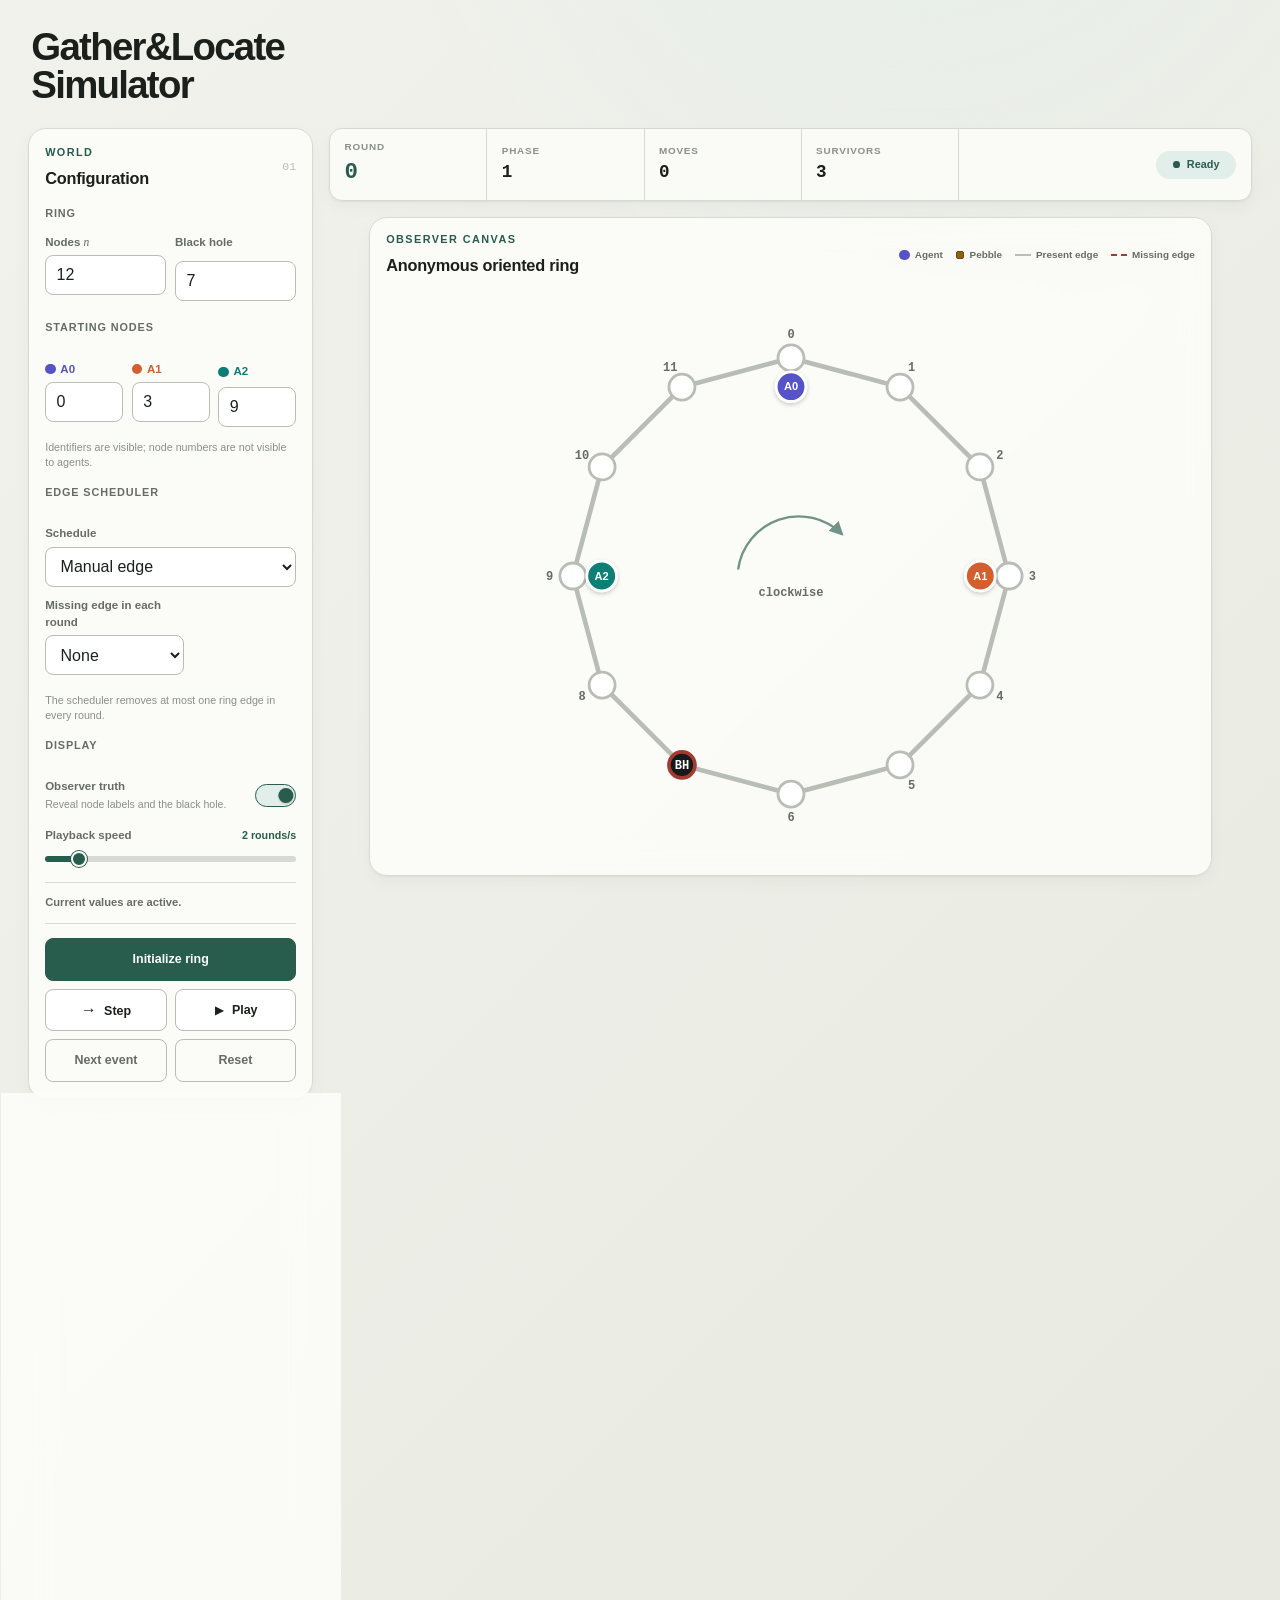
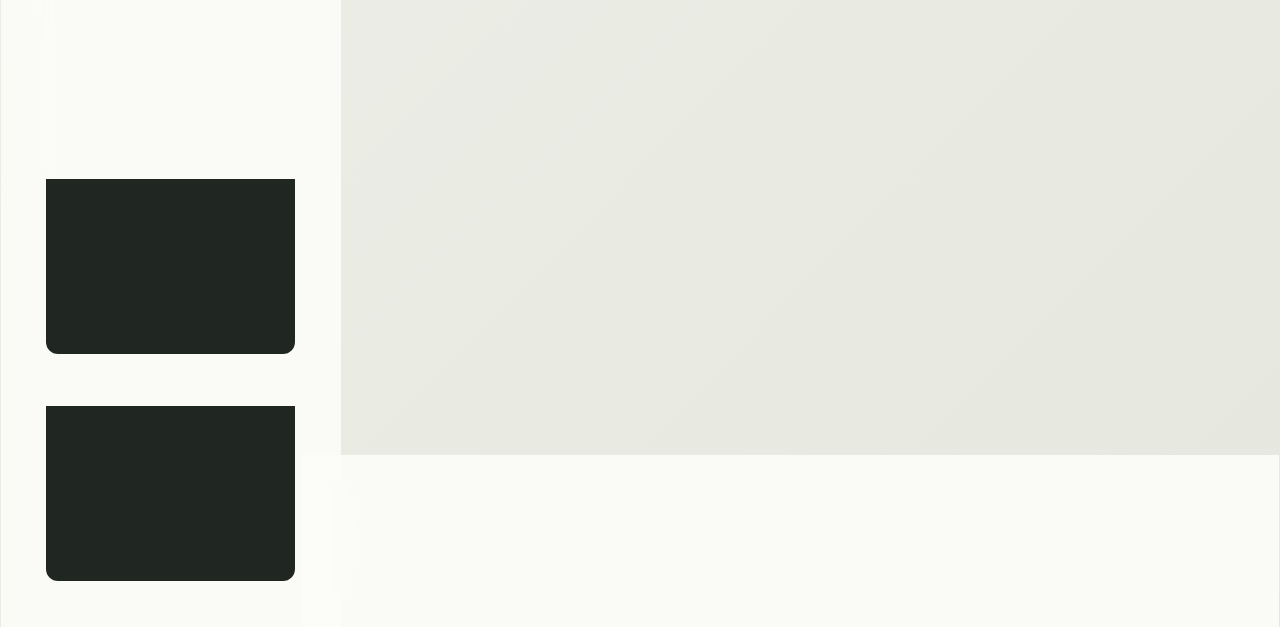
==== index.html @ 35fcd4a1 "Publish tested Gather&Locate simulator" ====
<!doctype html>
<html lang="en">
  <head>
    <meta charset="utf-8">
    <meta name="viewport" content="width=device-width, initial-scale=1">
    <meta name="color-scheme" content="light dark">
    <meta
      name="description"
      content="Interactive simulator for the Gather&amp;Locate black-hole-search algorithm."
    >
    <title>Gather&amp;Locate Simulator</title>
    <link rel="stylesheet" href="styles.css">
  </head>
  <body>
    <a class="skip-link" href="#simulation-stage">Skip to the simulation</a>

    <div class="app-shell">
      <header class="app-header">
        <div>
          <h1>Gather&amp;Locate Simulator</h1>
        </div>
      </header>

      <main class="workspace" id="simulation-stage">
        <aside class="panel configuration-panel" aria-labelledby="configuration-heading">
          <div class="panel-heading">
            <div>
              <p class="panel-kicker">World</p>
              <h2 id="configuration-heading">Configuration</h2>
            </div>
            <span class="panel-number" aria-hidden="true">01</span>
          </div>

          <form id="config-form" autocomplete="off">
            <fieldset>
              <legend>Ring</legend>
              <div class="compact-fields compact-fields--two">
                <label class="field" for="ring-size">
                  <span>Nodes <i>n</i></span>
                  <input id="ring-size" name="ringSize" type="number" min="4" max="60" value="12" inputmode="numeric">
                </label>
                <label class="field" for="black-hole">
                  <span>Black hole</span>
                  <input id="black-hole" name="blackHole" type="number" min="0" max="11" value="7" inputmode="numeric">
                </label>
              </div>
            </fieldset>

            <fieldset>
              <legend>Starting nodes</legend>
              <div class="compact-fields compact-fields--three">
                <label class="field agent-field agent-field--0" for="agent-0-start">
                  <span><b class="agent-dot" aria-hidden="true"></b>A0</span>
                  <input id="agent-0-start" name="agent0Start" type="number" min="0" max="11" value="0" inputmode="numeric">
                </label>
                <label class="field agent-field agent-field--1" for="agent-1-start">
                  <span><b class="agent-dot" aria-hidden="true"></b>A1</span>
                  <input id="agent-1-start" name="agent1Start" type="number" min="0" max="11" value="3" inputmode="numeric">
                </label>
                <label class="field agent-field agent-field--2" for="agent-2-start">
                  <span><b class="agent-dot" aria-hidden="true"></b>A2</span>
                  <input id="agent-2-start" name="agent2Start" type="number" min="0" max="11" value="9" inputmode="numeric">
                </label>
              </div>
              <p class="field-hint">Identifiers are visible; node numbers are not visible to agents.</p>
            </fieldset>

            <fieldset>
              <legend>Edge scheduler</legend>
              <label class="field" for="scheduler-mode">
                <span>Schedule</span>
                <select id="scheduler-mode" name="schedulerMode">
                  <option value="manual">Manual edge</option>
                  <option value="pattern">Manual missing pattern</option>
                  <option value="click">Click ring edges</option>
                  <option value="random">Seeded random</option>
                  <option value="none">All edges present</option>
                </select>
              </label>

              <div class="scheduler-fields">
                <label class="field" for="manual-edge" id="manual-edge-field">
                  <span>Missing edge in each round</span>
                  <select id="manual-edge" name="manualEdge">
                    <option value="none">None</option>
                  </select>
                </label>
                <label class="field" for="random-seed" id="seed-field">
                  <span>Random seed</span>
                  <input id="random-seed" name="randomSeed" type="text" value="gl-2025" spellcheck="false">
                </label>
              </div>
              <label class="field scheduler-pattern-field" for="missing-pattern" id="pattern-field" hidden>
                <span>Missing-edge pattern</span>
                <textarea
                  id="missing-pattern"
                  name="missingPattern"
                  rows="5"
                  spellcheck="false"
                  placeholder="edge 1 absent from 5 to 12&#10;edge 3 absent from 20 to 40"
                ></textarea>
              </label>
              <p class="field-hint" id="scheduler-hint">
                The scheduler removes at most one ring edge in every round.
              </p>
            </fieldset>

            <fieldset>
              <legend>Display</legend>
              <label class="switch-row" for="observer-truth">
                <span>
                  <strong>Observer truth</strong>
                  <small>Reveal node labels and the black hole.</small>
                </span>
                <span class="switch">
                  <input id="observer-truth" name="observerTruth" type="checkbox" checked>
                  <span class="switch-track" aria-hidden="true"><span class="switch-thumb"></span></span>
                </span>
              </label>

              <label class="range-field" for="speed-range">
                <span>
                  <strong>Playback speed</strong>
                  <output id="speed-label" for="speed-range">2 rounds/s</output>
                </span>
                <input id="speed-range" name="speed" type="range" min="1" max="10" value="2" step="1">
              </label>
            </fieldset>

            <p class="configuration-state" id="configuration-state" aria-live="polite">
              Current values are active.
            </p>

            <div class="control-cluster" aria-label="Simulation controls">
              <button class="button button--primary button--wide" id="initialize-button" type="submit">
                Initialize ring
              </button>
              <button class="button" id="step-button" type="button">
                <span class="button-icon" aria-hidden="true">→</span>
                Step
              </button>
              <button class="button" id="play-button" type="button" aria-pressed="false">
                <span class="button-icon play-icon" aria-hidden="true">▶</span>
                <span id="play-button-label">Play</span>
              </button>
              <button class="button button--quiet" id="next-event-button" type="button" title="Advance until a protocol event occurs">
                Next event
              </button>
              <button class="button button--quiet" id="reset-button" type="reset">
                Reset
              </button>
            </div>
          </form>
        </aside>

        <section class="stage-column" aria-label="Ring execution">
          <section class="status-strip" aria-label="Execution status" aria-live="polite">
            <div class="metric metric--strong">
              <span>Round</span>
              <strong id="round-value">0</strong>
            </div>
            <div class="metric">
              <span>Phase</span>
              <strong id="phase-value">1</strong>
            </div>
            <div class="metric">
              <span>Moves</span>
              <strong id="moves-value">0</strong>
            </div>
            <div class="metric">
              <span>Survivors</span>
              <strong id="survivors-value">3</strong>
            </div>
            <div class="execution-result">
              <span class="result-badge result-badge--running" id="result-badge">Ready</span>
            </div>
          </section>

          <figure class="panel ring-panel">
            <div class="ring-toolbar">
              <div>
                <p class="panel-kicker">Observer canvas</p>
                <h2>Anonymous oriented ring</h2>
              </div>
              <div class="ring-legend" aria-label="Ring legend">
                <span><i class="legend-agent legend-agent--0" aria-hidden="true"></i>Agent</span>
                <span><i class="legend-pebble" aria-hidden="true"></i>Pebble</span>
                <span><i class="legend-edge" aria-hidden="true"></i>Present edge</span>
                <span><i class="legend-edge legend-edge--missing" aria-hidden="true"></i>Missing edge</span>
              </div>
            </div>

            <div class="ring-canvas">
              <svg
                id="ring-svg"
                class="ring-svg"
                viewBox="0 0 760 640"
                role="img"
                aria-labelledby="ring-title ring-description"
                preserveAspectRatio="xMidYMid meet"
              >
                <title id="ring-title">Current dynamic-ring configuration</title>
                <desc id="ring-description">
                  An observer visualization of the oriented ring, its agents, pebbles, black hole, and current missing edge.
                </desc>
                <defs>
                  <marker id="clockwise-arrow" viewBox="0 0 10 10" refX="8.5" refY="5" markerWidth="6" markerHeight="6" orient="auto-start-reverse">
                    <path d="M 0 0 L 10 5 L 0 10 z" class="arrow-marker"></path>
                  </marker>
                  <filter id="token-shadow" x="-50%" y="-50%" width="200%" height="200%">
                    <feDropShadow dx="0" dy="2" stdDeviation="2.5" flood-opacity=".2"></feDropShadow>
                  </filter>
                </defs>
                <g id="edge-layer" class="edge-layer"></g>
                <g id="orientation-layer" class="orientation-layer"></g>
                <g id="node-layer" class="node-layer"></g>
                <g id="pebble-layer" class="pebble-layer"></g>
                <g id="agent-layer" class="agent-layer"></g>
                <text id="ring-empty-state" class="ring-empty-state" x="380" y="320" text-anchor="middle">
                  Reset the simulation to draw the ring
                </text>
              </svg>
            </div>

          </figure>
        </section>

        <aside class="panel inspector-panel" aria-labelledby="inspector-heading">
          <div class="panel-heading">
            <div>
              <p class="panel-kicker">Per-agent trace</p>
              <h2 id="inspector-heading">Local-state inspector</h2>
            </div>
            <span class="panel-number" aria-hidden="true">02</span>
          </div>

          <div class="agent-tabs" role="tablist" aria-label="Select an agent">
            <button class="agent-tab agent-tab--0 is-selected" id="agent-tab-0" type="button" role="tab" aria-selected="true" aria-controls="agent-inspector" data-agent-id="0">
              <span>A0</span><small id="agent-tab-state-0">PHASE1_CW</small>
            </button>
            <button class="agent-tab agent-tab--1" id="agent-tab-1" type="button" role="tab" aria-selected="false" aria-controls="agent-inspector" data-agent-id="1" tabindex="-1">
              <span>A1</span><small id="agent-tab-state-1">PHASE1_CW</small>
            </button>
            <button class="agent-tab agent-tab--2" id="agent-tab-2" type="button" role="tab" aria-selected="false" aria-controls="agent-inspector" data-agent-id="2" tabindex="-1">
              <span>A2</span><small id="agent-tab-state-2">PHASE1_CW</small>
            </button>
          </div>

          <div class="table-scroll">
            <table class="agent-table">
              <caption class="sr-only">Current state of every agent</caption>
              <thead>
                <tr>
                  <th scope="col">Agent</th>
                  <th scope="col">Mode</th>
                  <th scope="col">Role</th>
                  <th scope="col"><abbr title="Carried pebbles">Peb.</abbr></th>
                </tr>
              </thead>
              <tbody id="agent-table-body">
                <tr data-agent-id="0" aria-selected="true"><th scope="row"><span class="table-agent table-agent--0">A0</span></th><td>PHASE1_CW</td><td>—</td><td>1</td></tr>
                <tr data-agent-id="1"><th scope="row"><span class="table-agent table-agent--1">A1</span></th><td>PHASE1_CW</td><td>—</td><td>1</td></tr>
                <tr data-agent-id="2"><th scope="row"><span class="table-agent table-agent--2">A2</span></th><td>PHASE1_CW</td><td>—</td><td>1</td></tr>
              </tbody>
            </table>
          </div>

          <div id="agent-inspector" class="inspector-stack" role="tabpanel" aria-labelledby="agent-tab-0">
            <section class="inspect-card inspect-card--local">
              <div class="inspect-card-heading">
                <div>
                  <h3>Exact local view</h3>
                  <span class="privacy-label">Anonymous input</span>
                </div>
                <span id="local-view-round" class="round-chip">round 0</span>
              </div>
              <p class="capability-note">
                Contains incident ports, local pebbles, co-located IDs, finite messages, and the agent’s own last result—never a node number or observer truth.
              </p>
              <pre id="local-view-json" class="code-block" tabindex="0" aria-label="Selected agent local view">{
  "ports": {
    "clockwise": true,
    "counterClockwise": true
  },
  "pebbleCount": 0,
  "coLocatedIds": [0],
  "messages": [],
  "lastOwnResult": {
    "kind": "INITIAL",
    "direction": "STAY"
  }
}</pre>
            </section>

            <details class="inspect-card" open>
              <summary>
                <span>Private FSM memory</span>
                <span class="disclosure-icon" aria-hidden="true"></span>
              </summary>
              <pre id="agent-memory-json" class="code-block code-block--compact" tabindex="0" aria-label="Selected agent private memory">{
  "mode": "PHASE1_CW",
  "stage": "READY",
  "round": 0
}</pre>
            </details>

            <details class="inspect-card" open>
              <summary>
                <span>Selected intent</span>
                <span class="disclosure-icon" aria-hidden="true"></span>
              </summary>
              <pre id="agent-action-json" class="code-block code-block--compact" tabindex="0" aria-label="Selected agent action">{
  "action": "STAY",
  "pebbleOperation": "NONE"
}</pre>
            </details>
          </div>
        </aside>

        <section class="panel log-panel" aria-labelledby="log-heading">
          <div class="log-heading-row">
            <div>
              <p class="panel-kicker">Execution trace</p>
              <h2 id="log-heading">Event log</h2>
            </div>
            <button class="text-button" id="clear-log-button" type="button">Clear visible log</button>
          </div>
          <ol id="event-log" class="event-log" aria-live="polite" aria-relevant="additions">
            <li class="event event--system">
              <span class="event-round">r0</span>
              <span class="event-mark" aria-hidden="true"></span>
              <p><strong>Simulator ready.</strong> Choose a schedule, then step or play the execution.</p>
            </li>
          </ol>
        </section>
      </main>

    </div>

    <div id="live-announcer" class="sr-only" aria-live="assertive" aria-atomic="true"></div>

    <script defer src="src/protocol.js"></script>
    <script defer src="src/gl-agent.js"></script>
    <script defer src="src/schedulers.js"></script>
    <script defer src="src/kernel.js"></script>
    <script defer src="src/scenarios.js"></script>
    <script defer src="src/ui.js"></script>
  </body>
</html>
---- styles.css ----
:root {
  color-scheme: light dark;
  --canvas: #f1f2ec;
  --canvas-accent: #e6e8df;
  --surface: rgba(252, 252, 249, 0.9);
  --surface-solid: #fcfcf9;
  --surface-muted: #f4f5f0;
  --surface-raised: #ffffff;
  --ink: #1b201d;
  --ink-muted: #666c67;
  --ink-faint: #8a908b;
  --line: #d7dad2;
  --line-strong: #b8bdb5;
  --accent: #285c4d;
  --accent-bright: #397c68;
  --accent-wash: #e2eee9;
  --danger: #a53a32;
  --danger-wash: #f6e4e0;
  --warning: #916116;
  --warning-wash: #f5ead1;
  --success: #246b50;
  --success-wash: #deeee7;
  --agent-0: #5553c7;
  --agent-0-wash: #e8e7fa;
  --agent-1: #d35e2f;
  --agent-1-wash: #fae8df;
  --agent-2: #087f75;
  --agent-2-wash: #def1ee;
  --code-bg: #202622;
  --code-ink: #e9f2ec;
  --shadow-sm: 0 1px 2px rgba(22, 31, 25, 0.06), 0 6px 18px rgba(22, 31, 25, 0.035);
  --shadow-lg: 0 18px 50px rgba(22, 31, 25, 0.08);
  --radius-sm: 8px;
  --radius-md: 13px;
  --radius-lg: 18px;
  --control-height: 2.5rem;
  --focus: 0 0 0 3px rgba(57, 124, 104, 0.26);
  --font-sans: Inter, ui-sans-serif, -apple-system, BlinkMacSystemFont, "Segoe UI", sans-serif;
  --font-mono: "SFMono-Regular", Consolas, "Liberation Mono", monospace;
}

@media (prefers-color-scheme: dark) {
  :root {
    --canvas: #151a17;
    --canvas-accent: #1b211d;
    --surface: rgba(29, 35, 31, 0.92);
    --surface-solid: #1d231f;
    --surface-muted: #252c27;
    --surface-raised: #242b26;
    --ink: #eef2ed;
    --ink-muted: #b0b7b1;
    --ink-faint: #838b85;
    --line: #343d36;
    --line-strong: #4a554d;
    --accent: #75b9a1;
    --accent-bright: #8bcbb5;
    --accent-wash: #243c34;
    --danger: #f08a80;
    --danger-wash: #492825;
    --warning: #e5b760;
    --warning-wash: #44371f;
    --success: #75c7a5;
    --success-wash: #243e33;
    --agent-0: #9692ff;
    --agent-0-wash: #34325b;
    --agent-1: #ff966a;
    --agent-1-wash: #543328;
    --agent-2: #5fd3c6;
    --agent-2-wash: #234841;
    --code-bg: #101411;
    --code-ink: #e5eee8;
    --shadow-sm: 0 1px 2px rgba(0, 0, 0, 0.22), 0 7px 20px rgba(0, 0, 0, 0.12);
    --shadow-lg: 0 18px 50px rgba(0, 0, 0, 0.22);
  }
}

* {
  box-sizing: border-box;
}

html {
  min-width: 320px;
  background: var(--canvas);
  font-family: var(--font-sans);
  color: var(--ink);
  line-height: 1.45;
}

body {
  min-height: 100vh;
  margin: 0;
  background:
    radial-gradient(circle at 72% -10%, color-mix(in srgb, var(--accent-wash) 72%, transparent), transparent 34rem),
    linear-gradient(135deg, var(--canvas), var(--canvas-accent));
}

button,
input,
select,
textarea {
  font: inherit;
}

button,
select,
input[type="checkbox"],
input[type="range"] {
  cursor: pointer;
}

button:disabled,
input:disabled,
select:disabled,
textarea:disabled {
  cursor: not-allowed;
  opacity: 0.55;
}

button:focus-visible,
input:focus-visible,
select:focus-visible,
textarea:focus-visible,
summary:focus-visible,
[tabindex]:focus-visible {
  outline: none;
  box-shadow: var(--focus);
}

h1,
h2,
h3,
p {
  margin-top: 0;
}

h1 {
  max-width: 16ch;
  margin-bottom: 0.3rem;
  font-size: clamp(2rem, 3vw, 3.15rem);
  font-weight: 720;
  letter-spacing: -0.045em;
  line-height: 0.98;
}

h2 {
  margin-bottom: 0;
  font-size: 1.02rem;
  font-weight: 700;
  letter-spacing: -0.015em;
}

h3 {
  margin-bottom: 0;
  font-size: 0.9rem;
}

.skip-link {
  position: fixed;
  z-index: 1000;
  top: 0.65rem;
  left: 0.65rem;
  padding: 0.55rem 0.8rem;
  border-radius: var(--radius-sm);
  color: var(--surface-solid);
  background: var(--ink);
  transform: translateY(-150%);
}

.skip-link:focus {
  transform: translateY(0);
}

.app-shell {
  width: min(100%, 1920px);
  margin-inline: auto;
  padding: clamp(1rem, 2.2vw, 2.4rem);
}

.app-header {
  display: flex;
  align-items: flex-end;
  justify-content: space-between;
  gap: 2rem;
  margin-bottom: 1.25rem;
  padding-inline: 0.2rem;
}

.eyebrow,
.panel-kicker {
  margin-bottom: 0.35rem;
  color: var(--accent);
  font-size: 0.68rem;
  font-weight: 800;
  letter-spacing: 0.13em;
  text-transform: uppercase;
}

.app-subtitle {
  margin-bottom: 0;
  color: var(--ink-muted);
  font-size: 0.92rem;
}

.workspace {
  display: grid;
  grid-template-columns: minmax(250px, 290px) minmax(500px, 1fr) minmax(320px, 380px);
  grid-template-areas:
    "config stage inspector"
    "log log inspector";
  gap: 1rem;
  align-items: start;
}

.panel {
  border: 1px solid var(--line);
  border-radius: var(--radius-lg);
  background: var(--surface);
  box-shadow: var(--shadow-sm);
  backdrop-filter: blur(14px);
}

.configuration-panel {
  grid-area: config;
  padding: 1rem;
}

.stage-column {
  grid-area: stage;
  min-width: 0;
}

.inspector-panel {
  position: sticky;
  top: 1rem;
  grid-area: inspector;
  min-width: 0;
  max-height: calc(100vh - 2rem);
  overflow: auto;
  padding: 1rem;
  scrollbar-width: thin;
}

.log-panel {
  grid-area: log;
  min-width: 0;
  padding: 1rem;
}

.panel-heading,
.log-heading-row,
.ring-toolbar,
.inspect-card-heading {
  display: flex;
  align-items: flex-start;
  justify-content: space-between;
  gap: 1rem;
}

.panel-heading {
  align-items: center;
  margin-bottom: 1rem;
}

.panel-number {
  color: var(--line-strong);
  font-family: var(--font-mono);
  font-size: 0.72rem;
}

fieldset {
  min-width: 0;
  margin: 0;
  padding: 0.9rem 0;
  border: 0;
  border-top: 1px solid var(--line);
}

fieldset:first-of-type {
  padding-top: 0.1rem;
  border-top: 0;
}

legend {
  width: 100%;
  margin-bottom: 0.65rem;
  padding: 0;
  color: var(--ink-muted);
  font-size: 0.68rem;
  font-weight: 750;
  letter-spacing: 0.08em;
  text-transform: uppercase;
}

.compact-fields {
  display: grid;
  gap: 0.55rem;
}

.compact-fields--two {
  grid-template-columns: repeat(2, minmax(0, 1fr));
}

.compact-fields--three {
  grid-template-columns: repeat(3, minmax(0, 1fr));
}

.field {
  display: grid;
  gap: 0.3rem;
  min-width: 0;
  margin-bottom: 0.65rem;
}

.field:last-child {
  margin-bottom: 0;
}

.field > span,
.range-field > span,
.switch-row strong {
  color: var(--ink-muted);
  font-size: 0.72rem;
  font-style: normal;
  font-weight: 700;
}

.field i,
.app-footer i {
  font-family: Georgia, serif;
  font-weight: 400;
}

input[type="number"],
input[type="text"],
select,
textarea {
  width: 100%;
  height: var(--control-height);
  min-width: 0;
  padding: 0 0.65rem;
  border: 1px solid var(--line-strong);
  border-radius: var(--radius-sm);
  color: var(--ink);
  background-color: var(--surface-raised);
  transition: border-color 140ms ease, box-shadow 140ms ease;
}

input[type="number"]:hover,
input[type="text"]:hover,
select:hover,
textarea:hover {
  border-color: var(--accent);
}

textarea {
  min-height: 7rem;
  padding: 0.6rem 0.65rem;
  resize: vertical;
  font-family: var(--font-mono);
  font-size: 0.72rem;
  line-height: 1.5;
}

[hidden] {
  display: none !important;
}

.agent-field > span {
  display: inline-flex;
  align-items: center;
  gap: 0.3rem;
}

.agent-dot,
.legend-agent {
  display: inline-block;
  width: 0.65rem;
  height: 0.65rem;
  border-radius: 50%;
  background: currentColor;
}

.agent-field--0 > span { color: var(--agent-0); }
.agent-field--1 > span { color: var(--agent-1); }
.agent-field--2 > span { color: var(--agent-2); }

.field-hint {
  margin: 0.45rem 0 0;
  color: var(--ink-faint);
  font-size: 0.67rem;
  line-height: 1.42;
}

.configuration-state {
  margin: 0;
  padding: 0.7rem 0 0.8rem;
  border-top: 1px solid var(--line);
  color: var(--ink-muted);
  font-size: 0.7rem;
  font-weight: 650;
}

.scheduler-fields {
  display: grid;
  gap: 0.55rem;
  grid-template-columns: 1.35fr 1fr;
}

.switch-row {
  display: flex;
  align-items: center;
  justify-content: space-between;
  gap: 1rem;
}

.switch-row > span:first-child {
  display: grid;
  gap: 0.15rem;
}

.switch-row small {
  color: var(--ink-faint);
  font-size: 0.66rem;
}

.switch {
  position: relative;
  flex: 0 0 auto;
  width: 2.55rem;
  height: 1.45rem;
}

.switch input {
  position: absolute;
  inset: 0;
  z-index: 2;
  width: 100%;
  height: 100%;
  margin: 0;
  opacity: 0;
}

.switch-track {
  position: absolute;
  inset: 0;
  border: 1px solid var(--line-strong);
  border-radius: 999px;
  background: var(--surface-muted);
  transition: background-color 160ms ease, border-color 160ms ease;
}

.switch-thumb {
  position: absolute;
  top: 0.18rem;
  left: 0.2rem;
  width: 0.95rem;
  height: 0.95rem;
  border-radius: 50%;
  background: var(--ink-faint);
  box-shadow: 0 1px 2px rgba(0, 0, 0, 0.18);
  transition: transform 160ms ease, background-color 160ms ease;
}

.switch input:checked + .switch-track {
  border-color: var(--accent);
  background: var(--accent-wash);
}

.switch input:checked + .switch-track .switch-thumb {
  background: var(--accent);
  transform: translateX(1.15rem);
}

.switch input:focus-visible + .switch-track {
  box-shadow: var(--focus);
}

.range-field {
  display: grid;
  gap: 0.45rem;
  margin-top: 0.9rem;
}

.range-field > span {
  display: flex;
  align-items: center;
  justify-content: space-between;
  gap: 0.75rem;
}

.range-field output {
  color: var(--accent);
  font-size: 0.67rem;
  font-weight: 750;
}

input[type="range"] {
  width: 100%;
  height: 0.32rem;
  margin: 0.35rem 0;
  border-radius: 999px;
  appearance: none;
  background: linear-gradient(90deg, var(--accent) 12%, var(--line) 12%);
}

input[type="range"]::-webkit-slider-thumb {
  width: 1rem;
  height: 1rem;
  border: 2px solid var(--surface-solid);
  border-radius: 50%;
  appearance: none;
  background: var(--accent);
  box-shadow: 0 0 0 1px var(--accent);
}

input[type="range"]::-moz-range-thumb {
  width: 0.8rem;
  height: 0.8rem;
  border: 2px solid var(--surface-solid);
  border-radius: 50%;
  background: var(--accent);
  box-shadow: 0 0 0 1px var(--accent);
}

.control-cluster {
  display: grid;
  grid-template-columns: repeat(2, minmax(0, 1fr));
  gap: 0.5rem;
  padding-top: 0.9rem;
  border-top: 1px solid var(--line);
}

.button {
  min-height: 2.65rem;
  padding: 0.55rem 0.8rem;
  border: 1px solid var(--line-strong);
  border-radius: var(--radius-sm);
  color: var(--ink);
  background: var(--surface-raised);
  font-size: 0.78rem;
  font-weight: 750;
  transition: transform 120ms ease, border-color 120ms ease, background-color 120ms ease;
}

.button:hover:not(:disabled) {
  border-color: var(--accent);
  transform: translateY(-1px);
}

.button:active:not(:disabled) {
  transform: translateY(0);
}

.button--primary {
  border-color: var(--accent);
  color: var(--surface-solid);
  background: var(--accent);
}

.button--primary:hover:not(:disabled) {
  color: var(--surface-solid);
  background: var(--accent-bright);
}

.button--quiet {
  color: var(--ink-muted);
  background: transparent;
}

.button--wide {
  grid-column: 1 / -1;
}

.button-icon {
  display: inline-block;
  min-width: 1em;
  margin-right: 0.25rem;
  font-size: 1rem;
}

.play-icon {
  font-size: 0.7rem;
}

.status-strip {
  display: grid;
  grid-template-columns: repeat(4, minmax(70px, 0.7fr)) minmax(120px, 1.3fr);
  min-height: 4.4rem;
  margin-bottom: 0.75rem;
  border: 1px solid var(--line);
  border-radius: var(--radius-md);
  background: var(--surface);
  box-shadow: var(--shadow-sm);
}

.metric {
  display: flex;
  flex-direction: column;
  justify-content: center;
  gap: 0.1rem;
  padding: 0.7rem 0.9rem;
  border-right: 1px solid var(--line);
}

.metric span {
  color: var(--ink-faint);
  font-size: 0.62rem;
  font-weight: 760;
  letter-spacing: 0.08em;
  text-transform: uppercase;
}

.metric strong {
  font-family: var(--font-mono);
  font-size: 1.1rem;
  font-weight: 650;
}

.metric--strong strong {
  color: var(--accent);
  font-size: 1.4rem;
}

.execution-result {
  display: flex;
  align-items: center;
  justify-content: flex-end;
  min-width: 0;
  padding: 0.65rem 0.9rem;
}

.result-badge {
  display: inline-flex;
  align-items: center;
  justify-content: center;
  min-width: 5rem;
  max-width: 100%;
  min-height: 1.75rem;
  padding: 0.24rem 0.7rem;
  overflow: hidden;
  border-radius: 999px;
  color: var(--ink-muted);
  background: var(--surface-muted);
  font-size: 0.68rem;
  font-weight: 800;
  text-overflow: ellipsis;
  white-space: nowrap;
}

.result-badge::before {
  width: 0.42rem;
  height: 0.42rem;
  margin-right: 0.42rem;
  border-radius: 50%;
  background: currentColor;
  content: "";
}

.result-badge--running { color: var(--accent); background: var(--accent-wash); }
.result-badge--success { color: var(--success); background: var(--success-wash); }
.result-badge--failure { color: var(--danger); background: var(--danger-wash); }
.result-badge--paused { color: var(--warning); background: var(--warning-wash); }

.ring-panel {
  overflow: hidden;
}

.ring-toolbar {
  align-items: center;
  padding: 0.9rem 1rem 0;
}

.ring-legend {
  display: flex;
  flex-wrap: wrap;
  justify-content: flex-end;
  gap: 0.45rem 0.8rem;
}

.ring-legend span {
  display: inline-flex;
  align-items: center;
  gap: 0.32rem;
  color: var(--ink-muted);
  font-size: 0.62rem;
  font-weight: 650;
  white-space: nowrap;
}

.legend-agent--0 { color: var(--agent-0); }

.legend-pebble {
  width: 0.55rem;
  height: 0.55rem;
  border: 1px solid color-mix(in srgb, var(--warning) 75%, #000);
  border-radius: 2px;
  background: var(--warning);
}

.legend-edge {
  width: 1rem;
  border-top: 2px solid var(--line-strong);
}

.legend-edge--missing {
  border-color: var(--danger);
  border-top-style: dashed;
}

.ring-canvas {
  position: relative;
  display: grid;
  place-items: center;
  width: 100%;
  min-height: 480px;
  padding: 0.1rem 0.5rem;
}

.ring-svg {
  display: block;
  width: min(100%, 760px);
  max-height: min(66vh, 680px);
  overflow: visible;
}

.ring-panel figcaption {
  margin: 0;
  padding: 0.65rem 1rem 0.8rem;
  border-top: 1px solid var(--line);
  color: var(--ink-faint);
  font-size: 0.65rem;
  line-height: 1.45;
}

/* SVG primitives created by ui.js. */
.ring-edge,
.edge-line {
  fill: none;
  stroke: var(--line-strong);
  stroke-linecap: round;
  stroke-width: 5;
  transition: opacity 160ms ease, stroke 160ms ease;
}

.ring-edge.is-missing,
.edge-line.is-missing,
.missing-edge {
  stroke: var(--danger);
  stroke-dasharray: 9 10;
  opacity: 0.62;
}

.ring-edge-hit {
  fill: none;
  stroke: transparent;
  stroke-linecap: round;
  stroke-width: 24;
  cursor: pointer;
  pointer-events: stroke;
}

.ring-edge-hit:hover,
.ring-edge-hit:focus-visible {
  stroke: color-mix(in srgb, var(--accent) 18%, transparent);
}

.arrow-marker {
  fill: var(--accent);
}

.orientation-arrow {
  fill: none;
  stroke: var(--accent);
  stroke-width: 2.5;
  opacity: 0.65;
}

.ring-node,
.node-disc {
  fill: var(--surface-raised);
  stroke: var(--line-strong);
  stroke-width: 3;
}

.ring-node.is-black-hole,
.node-disc.is-black-hole,
.black-hole-node {
  fill: #171a18;
  stroke: var(--danger);
  stroke-width: 4;
}

.ring-node-label,
.node-label {
  fill: var(--ink-muted);
  font-family: var(--font-mono);
  font-size: 13px;
  font-weight: 700;
  text-anchor: middle;
  user-select: none;
}

.is-black-hole + .ring-node-label,
.black-hole-label {
  fill: #fff;
}

.agent-token,
.agent-disc {
  stroke: var(--surface-raised);
  stroke-width: 3;
  filter: url(#token-shadow);
}

.agent-token.agent-0,
.agent-disc.agent-0,
.agent-0 .agent-token { fill: var(--agent-0); }
.agent-token.agent-1,
.agent-disc.agent-1,
.agent-1 .agent-token { fill: var(--agent-1); }
.agent-token.agent-2,
.agent-disc.agent-2,
.agent-2 .agent-token { fill: var(--agent-2); }

.agent-token.is-destroyed,
.agent-disc.is-destroyed {
  fill: var(--danger);
  opacity: 0.3;
}

.agent-label {
  fill: #fff;
  font-family: var(--font-sans);
  font-size: 12px;
  font-weight: 850;
  pointer-events: none;
  text-anchor: middle;
}

.role-label {
  fill: var(--ink-muted);
  font-family: var(--font-mono);
  font-size: 10px;
  font-weight: 700;
  text-anchor: middle;
}

.pebble-token,
.pebble-disc {
  fill: var(--warning);
  stroke: color-mix(in srgb, var(--warning) 65%, #000);
  stroke-width: 1.5;
}

.ring-empty-state {
  fill: var(--ink-faint);
  font-size: 14px;
}

.agent-tabs {
  display: grid;
  grid-template-columns: repeat(3, minmax(0, 1fr));
  gap: 0.45rem;
  margin-bottom: 0.8rem;
}

.agent-tab {
  display: grid;
  gap: 0.08rem;
  min-width: 0;
  min-height: 3.15rem;
  padding: 0.5rem 0.45rem;
  border: 1px solid var(--line);
  border-radius: var(--radius-sm);
  color: var(--ink-muted);
  background: var(--surface-muted);
  text-align: left;
}

.agent-tab span {
  font-size: 0.78rem;
  font-weight: 850;
}

.agent-tab small {
  overflow: hidden;
  font-family: var(--font-mono);
  font-size: 0.54rem;
  text-overflow: ellipsis;
  white-space: nowrap;
}

.agent-tab--0 span { color: var(--agent-0); }
.agent-tab--1 span { color: var(--agent-1); }
.agent-tab--2 span { color: var(--agent-2); }

.agent-tab.is-selected,
.agent-tab[aria-selected="true"] {
  border-color: currentColor;
  background: var(--surface-raised);
  box-shadow: inset 0 -3px currentColor;
}

.agent-tab--0.is-selected,
.agent-tab--0[aria-selected="true"] { color: var(--agent-0); }
.agent-tab--1.is-selected,
.agent-tab--1[aria-selected="true"] { color: var(--agent-1); }
.agent-tab--2.is-selected,
.agent-tab--2[aria-selected="true"] { color: var(--agent-2); }

.table-scroll {
  overflow-x: auto;
  margin-bottom: 0.8rem;
  border: 1px solid var(--line);
  border-radius: var(--radius-sm);
}

.agent-table {
  width: 100%;
  border-collapse: collapse;
  font-size: 0.66rem;
  text-align: left;
}

.agent-table th,
.agent-table td {
  max-width: 8rem;
  padding: 0.45rem 0.42rem;
  overflow: hidden;
  border-bottom: 1px solid var(--line);
  text-overflow: ellipsis;
  white-space: nowrap;
}

.agent-table thead th {
  color: var(--ink-faint);
  background: var(--surface-muted);
  font-size: 0.57rem;
  letter-spacing: 0.04em;
  text-transform: uppercase;
}

.agent-table tbody tr:last-child > * {
  border-bottom: 0;
}

.agent-table tbody tr {
  cursor: pointer;
}

.agent-table tbody tr:hover,
.agent-table tbody tr[aria-selected="true"] {
  background: var(--accent-wash);
}

.table-agent {
  display: inline-flex;
  align-items: center;
  gap: 0.3rem;
}

.table-agent::before {
  width: 0.45rem;
  height: 0.45rem;
  border-radius: 50%;
  background: currentColor;
  content: "";
}

.table-agent--0 { color: var(--agent-0); }
.table-agent--1 { color: var(--agent-1); }
.table-agent--2 { color: var(--agent-2); }

.inspector-stack {
  display: grid;
  gap: 0.65rem;
}

.inspect-card {
  overflow: hidden;
  margin: 0;
  border: 1px solid var(--line);
  border-radius: var(--radius-md);
  background: var(--surface-muted);
}

.inspect-card--local {
  padding-top: 0.8rem;
  border-color: color-mix(in srgb, var(--accent) 34%, var(--line));
}

.inspect-card-heading {
  align-items: center;
  padding: 0 0.8rem;
}

.inspect-card-heading > div {
  display: flex;
  align-items: center;
  flex-wrap: wrap;
  gap: 0.4rem;
}

.privacy-label,
.round-chip {
  display: inline-flex;
  align-items: center;
  min-height: 1.25rem;
  padding: 0.12rem 0.4rem;
  border-radius: 999px;
  color: var(--accent);
  background: var(--accent-wash);
  font-size: 0.54rem;
  font-weight: 800;
  letter-spacing: 0.03em;
  text-transform: uppercase;
}

.round-chip {
  color: var(--ink-muted);
  background: var(--surface-raised);
  font-family: var(--font-mono);
  text-transform: none;
}

.capability-note {
  margin: 0.6rem 0.8rem 0.7rem;
  color: var(--ink-muted);
  font-size: 0.62rem;
  line-height: 1.48;
}

.inspect-card summary {
  display: flex;
  align-items: center;
  justify-content: space-between;
  min-height: 2.4rem;
  padding: 0.55rem 0.8rem;
  cursor: pointer;
  color: var(--ink-muted);
  font-size: 0.72rem;
  font-weight: 750;
  list-style: none;
}

.inspect-card summary::-webkit-details-marker {
  display: none;
}

.disclosure-icon {
  width: 0.45rem;
  height: 0.45rem;
  border-right: 1.5px solid currentColor;
  border-bottom: 1.5px solid currentColor;
  transform: rotate(45deg);
  transition: transform 150ms ease;
}

.inspect-card:not([open]) .disclosure-icon {
  transform: rotate(-45deg);
}

.code-block {
  max-height: 17rem;
  margin: 0;
  padding: 0.85rem;
  overflow: auto;
  border-radius: 0 0 calc(var(--radius-md) - 1px) calc(var(--radius-md) - 1px);
  color: var(--code-ink);
  background: var(--code-bg);
  font-family: var(--font-mono);
  font-size: 0.67rem;
  line-height: 1.55;
  scrollbar-color: var(--line-strong) transparent;
  tab-size: 2;
  white-space: pre-wrap;
  word-break: break-word;
}

.code-block--compact {
  max-height: 11rem;
  border-radius: 0;
  border-top: 1px solid var(--line);
}

.log-heading-row {
  align-items: center;
  margin-bottom: 0.65rem;
}

.text-button {
  padding: 0.35rem;
  border: 0;
  color: var(--accent);
  background: transparent;
  font-size: 0.67rem;
  font-weight: 750;
}

.text-button:hover {
  text-decoration: underline;
}

.event-log {
  display: grid;
  max-height: 16rem;
  margin: 0;
  padding: 0;
  overflow: auto;
  list-style: none;
  scrollbar-width: thin;
}

.event {
  display: grid;
  grid-template-columns: 2.5rem 0.65rem 1fr;
  gap: 0.45rem;
  align-items: start;
  min-width: 0;
  padding: 0.5rem 0.25rem;
  border-top: 1px solid var(--line);
}

.event-round {
  color: var(--ink-faint);
  font-family: var(--font-mono);
  font-size: 0.61rem;
  text-align: right;
}

.event-mark {
  width: 0.42rem;
  height: 0.42rem;
  margin-top: 0.25rem;
  border-radius: 50%;
  background: var(--line-strong);
}

.event p {
  margin: 0;
  color: var(--ink-muted);
  font-size: 0.68rem;
}

.event strong {
  color: var(--ink);
}

.event--agent-0 .event-mark { background: var(--agent-0); }
.event--agent-1 .event-mark { background: var(--agent-1); }
.event--agent-2 .event-mark { background: var(--agent-2); }
.event--warning .event-mark { background: var(--warning); }
.event--danger .event-mark { background: var(--danger); }
.event--success .event-mark { background: var(--success); }

.app-footer {
  display: flex;
  justify-content: space-between;
  gap: 1rem;
  margin-top: 1rem;
  padding: 0.2rem 0.4rem;
  color: var(--ink-faint);
  font-size: 0.64rem;
}

.app-footer p {
  margin: 0;
}

.sr-only {
  position: absolute !important;
  width: 1px !important;
  height: 1px !important;
  margin: -1px !important;
  padding: 0 !important;
  overflow: hidden !important;
  clip: rect(0, 0, 0, 0) !important;
  white-space: nowrap !important;
  border: 0 !important;
}

[hidden] {
  display: none !important;
}

@media (max-width: 1360px) {
  .workspace {
    grid-template-columns: minmax(250px, 285px) minmax(470px, 1fr);
    grid-template-areas:
      "config stage"
      "inspector stage"
      "inspector log";
  }

  .inspector-panel {
    position: static;
    max-height: none;
  }

  .ring-canvas {
    min-height: 520px;
  }
}

@media (max-width: 880px) {
  .app-header {
    align-items: flex-start;
    flex-direction: column;
    gap: 0.9rem;
  }

  .workspace {
    grid-template-columns: minmax(0, 1fr);
    grid-template-areas:
      "config"
      "stage"
      "inspector"
      "log";
  }

  .configuration-panel form {
    display: grid;
    grid-template-columns: repeat(2, minmax(0, 1fr));
    gap: 0 1.2rem;
  }

  .configuration-panel fieldset {
    border-top: 1px solid var(--line);
  }

  .control-cluster {
    align-self: end;
  }

  .ring-svg {
    max-height: 70vh;
  }
}

@media (max-width: 600px) {
  .app-shell {
    padding: 0.7rem;
  }

  .app-header {
    margin-bottom: 0.85rem;
    padding: 0.4rem;
  }

  .workspace {
    gap: 0.7rem;
  }

  .configuration-panel form {
    display: block;
  }

  .status-strip {
    grid-template-columns: repeat(4, 1fr);
  }

  .metric {
    padding: 0.55rem;
  }

  .execution-result {
    grid-column: 1 / -1;
    justify-content: center;
    border-top: 1px solid var(--line);
  }

  .ring-toolbar {
    align-items: flex-start;
    flex-direction: column;
  }

  .ring-legend {
    justify-content: flex-start;
  }

  .ring-canvas {
    min-height: 360px;
    padding: 0;
  }

  .ring-svg {
    max-height: 62vh;
  }

  .scheduler-fields {
    grid-template-columns: 1fr;
  }

  .app-footer {
    flex-direction: column;
  }
}

@media (prefers-reduced-motion: reduce) {
  *,
  *::before,
  *::after {
    scroll-behavior: auto !important;
    transition-duration: 0.01ms !important;
    animation-duration: 0.01ms !important;
    animation-iteration-count: 1 !important;
  }
}

@media print {
  :root {
    color-scheme: light;
  }

  body {
    background: #fff;
  }

  .configuration-panel,
  .control-cluster,
  .log-panel,
  .app-footer {
    display: none;
  }

  .workspace {
    grid-template-columns: 2fr 1fr;
    grid-template-areas: "stage inspector";
  }

  .panel,
  .status-strip {
    box-shadow: none;
  }
}
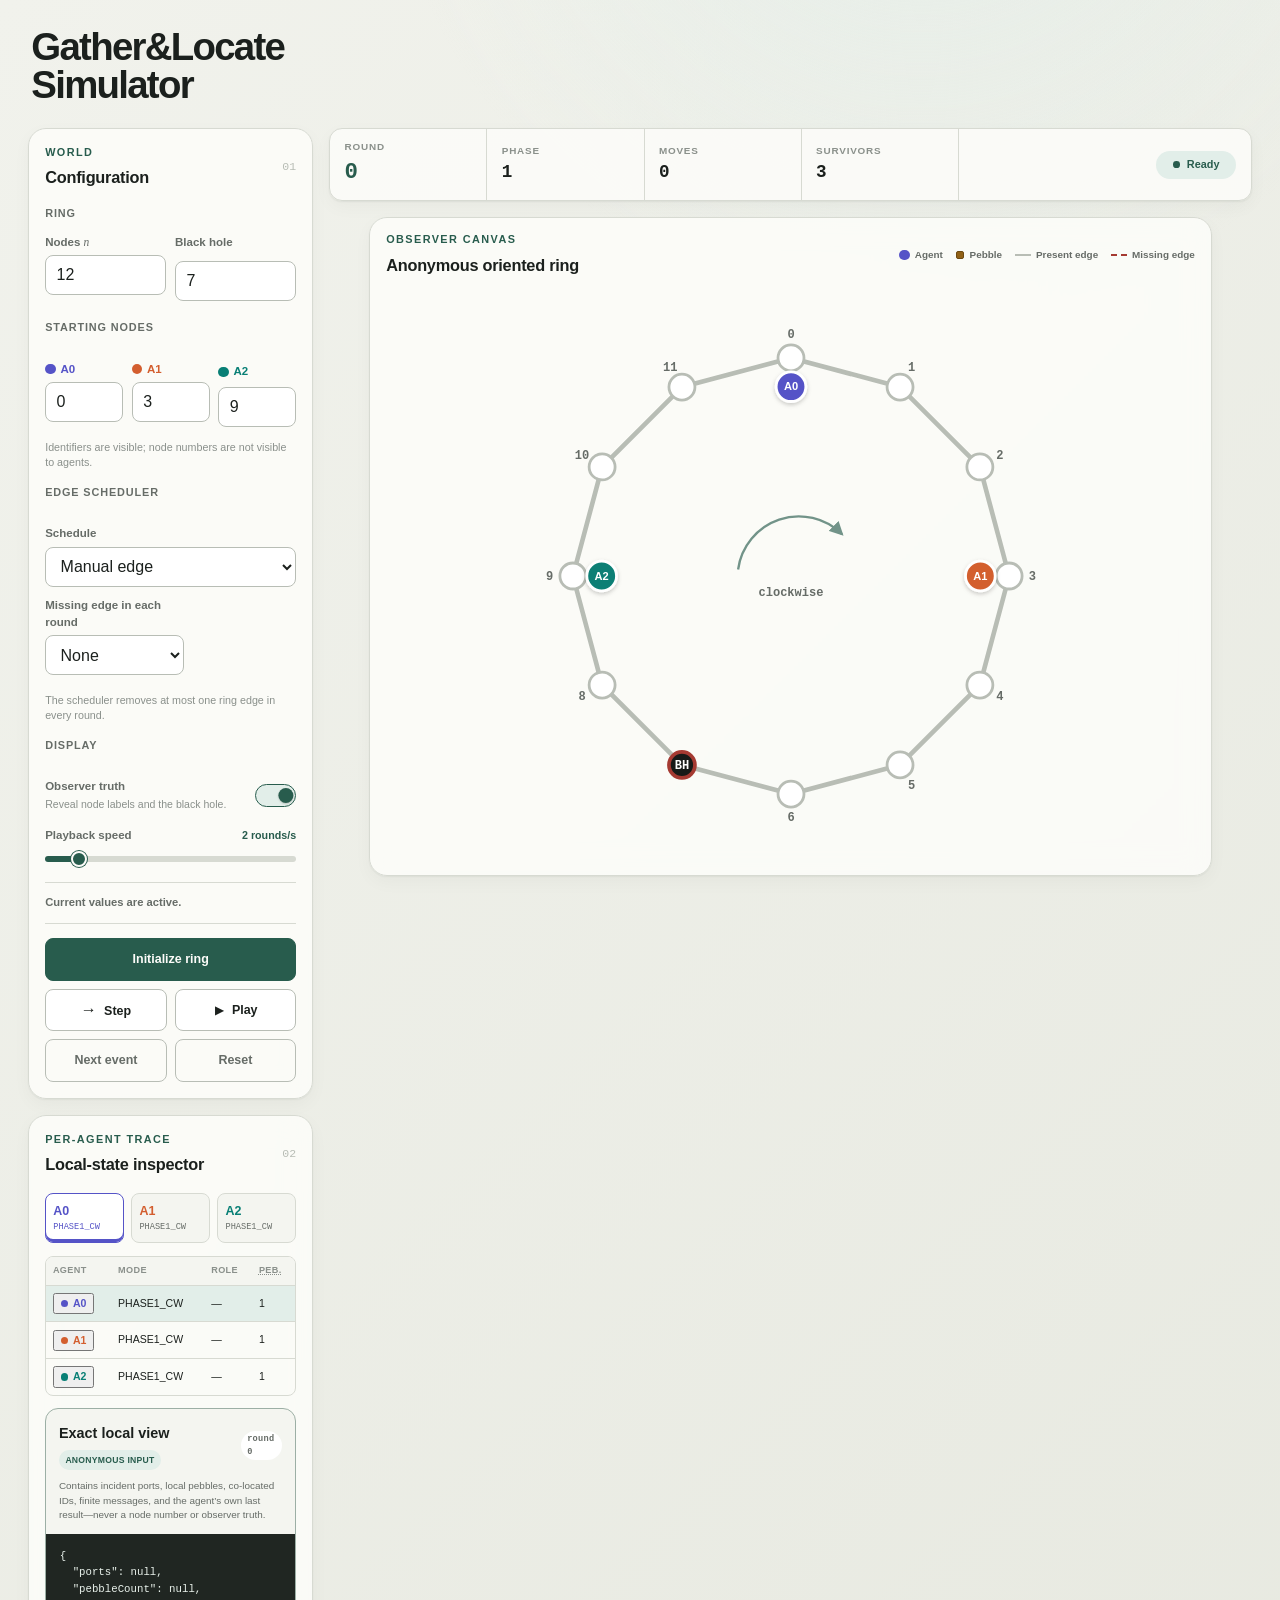
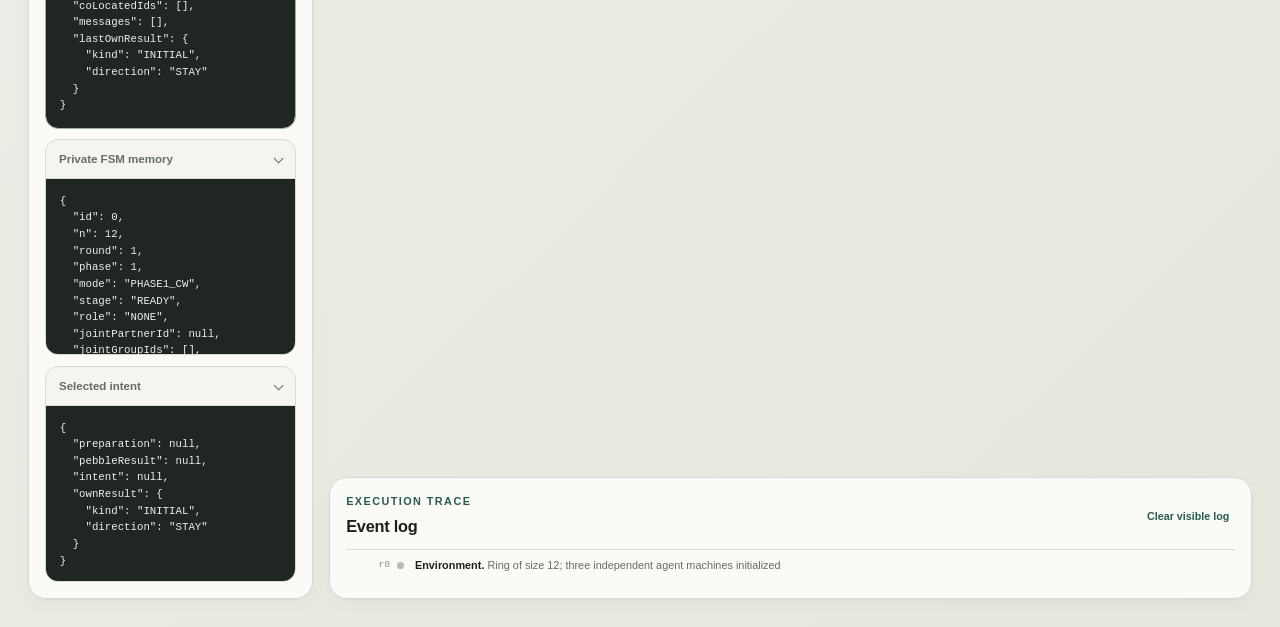
==== commit 8d967584: "Fix ring initialization controls" ====
--- a/index.html
+++ b/index.html
@@ -31,7 +31,7 @@
             <span class="panel-number" aria-hidden="true">01</span>
           </div>
 
-          <form id="config-form" autocomplete="off">
+          <form id="config-form" autocomplete="off" novalidate>
             <fieldset>
               <legend>Ring</legend>
               <div class="compact-fields compact-fields--two">
